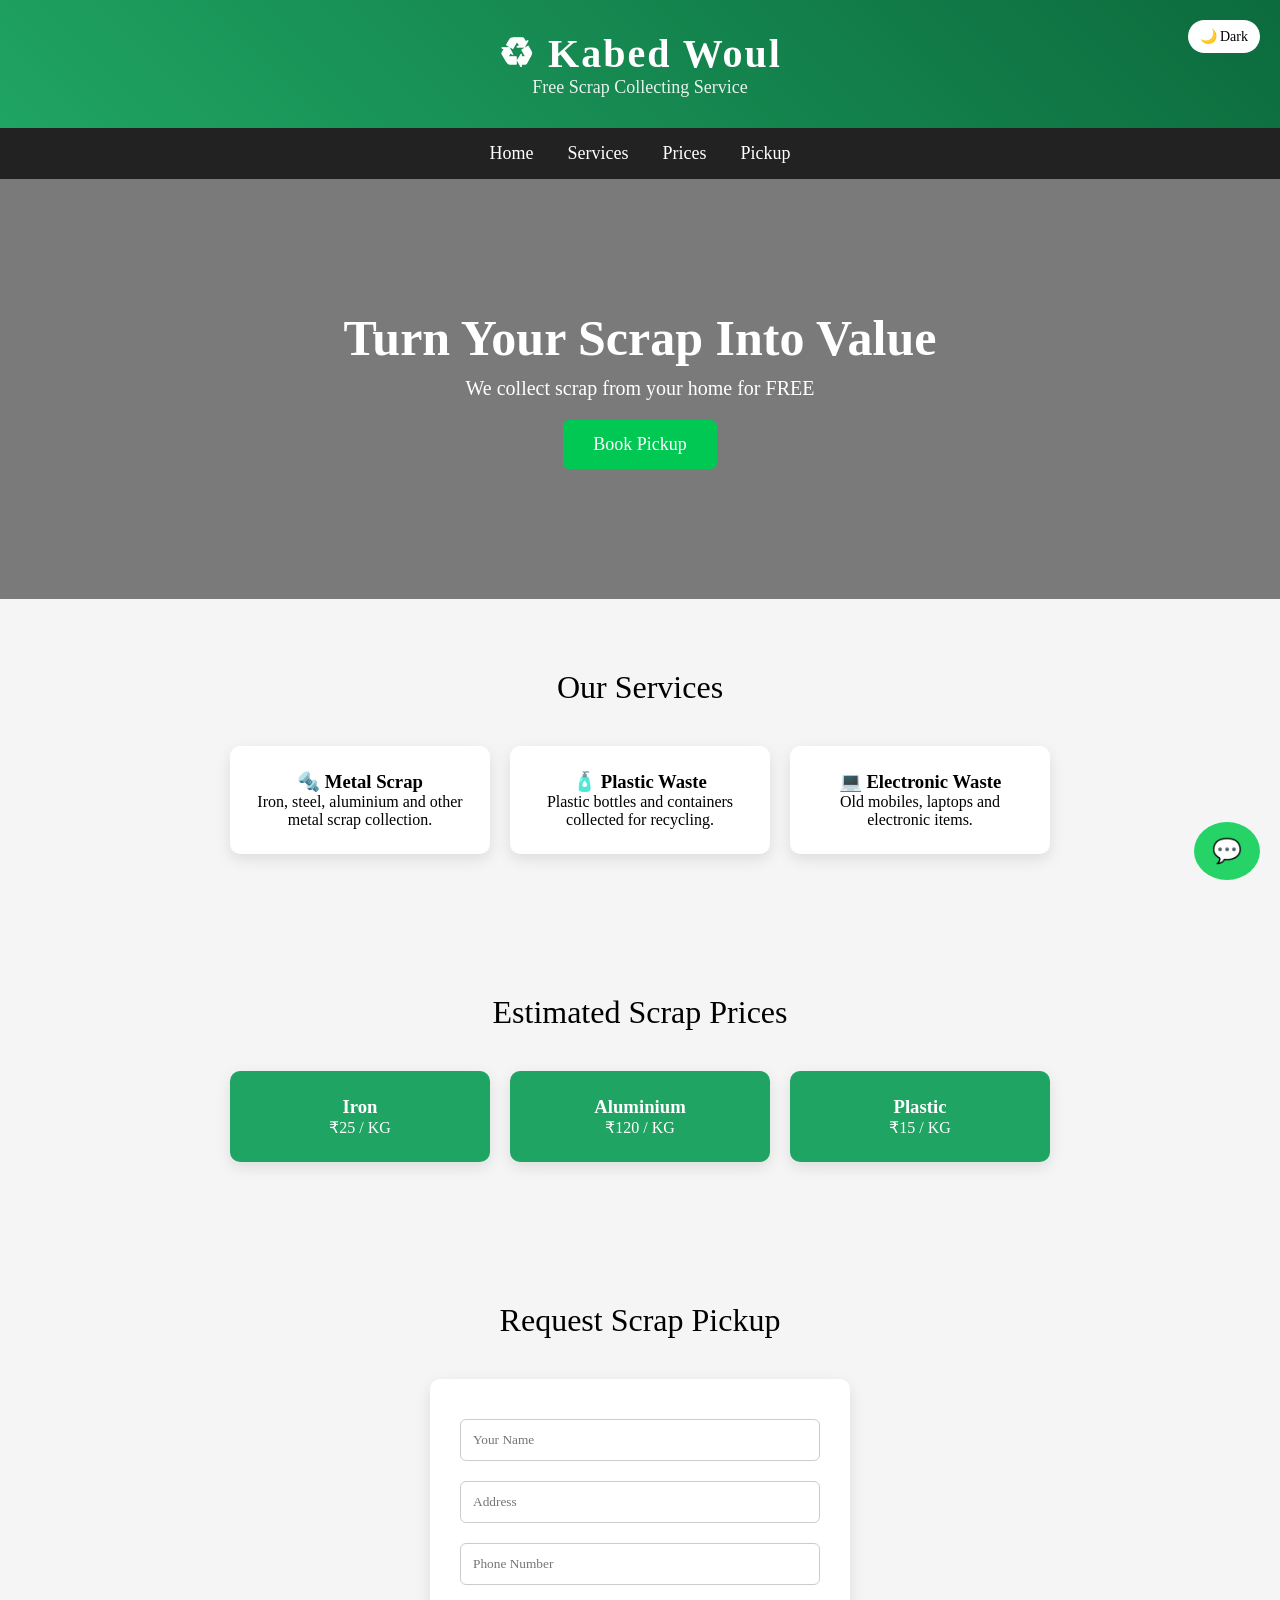
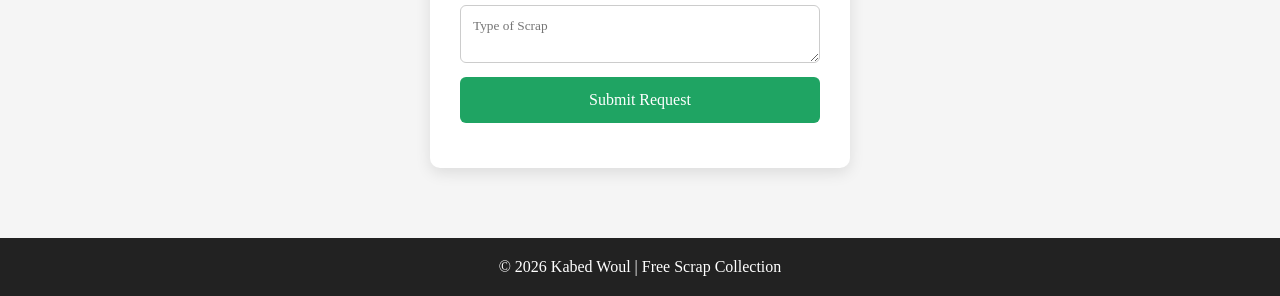
==== index.html @ 980cb418 "Add files via upload" ====
<!DOCTYPE html>
<html lang="en">
<head>
<meta charset="UTF-8">
<meta name="viewport" content="width=device-width, initial-scale=1.0">

<title>Kabed Woul - Free Scrap Collecting Service</title>

<style>

*{
margin:0;
padding:0;
box-sizing:border-box;
font-family:Segoe UI;
}

body{
background:#f5f5f5;
transition:0.4s;
}

header{
background:linear-gradient(45deg,#1fa463,#0c6b3d);
color:white;
text-align:center;
padding:30px;
}

.logo{
font-size:40px;
font-weight:bold;
letter-spacing:2px;
}

.tag{
font-size:18px;
opacity:0.9;
}

nav{
background:#222;
text-align:center;
padding:15px;
}

nav a{
color:white;
text-decoration:none;
margin:0 15px;
font-size:18px;
transition:0.3s;
}

nav a:hover{
color:#00ff99;
}

.hero{
height:420px;
background:linear-gradient(rgba(0,0,0,0.5),rgba(0,0,0,0.5)),
url("https://images.unsplash.com/photo-1532996122724-e3c354a0b15b");
background-size:cover;
color:white;
display:flex;
flex-direction:column;
justify-content:center;
align-items:center;
text-align:center;
}

.hero h1{
font-size:50px;
margin-bottom:10px;
}

.hero p{
font-size:20px;
margin-bottom:20px;
}

.hero button{
padding:14px 30px;
font-size:18px;
border:none;
border-radius:6px;
background:#00c853;
color:white;
cursor:pointer;
transition:0.3s;
}

.hero button:hover{
background:#009624;
}

section{
padding:70px 20px;
text-align:center;
}

.section-title{
font-size:32px;
margin-bottom:40px;
}

.cards{
display:flex;
flex-wrap:wrap;
justify-content:center;
gap:20px;
}

.card{
background:white;
padding:25px;
width:260px;
border-radius:10px;
box-shadow:0 5px 15px rgba(0,0,0,0.1);
transition:0.4s;
}

.card:hover{
transform:translateY(-10px);
}

.price-card{
background:#1fa463;
color:white;
}

form{
max-width:420px;
margin:auto;
background:white;
padding:30px;
border-radius:10px;
box-shadow:0 5px 15px rgba(0,0,0,0.1);
}

form input, form textarea{
width:100%;
padding:12px;
margin:10px 0;
border:1px solid #ccc;
border-radius:6px;
}

form button{
background:#1fa463;
color:white;
border:none;
padding:14px;
width:100%;
font-size:16px;
cursor:pointer;
border-radius:6px;
}

form button:hover{
background:#157a47;
}

#message{
margin-top:15px;
color:green;
font-weight:bold;
}

footer{
background:#222;
color:white;
text-align:center;
padding:20px;
}

.whatsapp{
position:fixed;
bottom:20px;
right:20px;
background:#25D366;
color:white;
padding:15px 18px;
border-radius:50%;
font-size:24px;
text-decoration:none;
}

.dark-toggle{
position:fixed;
top:20px;
right:20px;
background:white;
padding:8px 12px;
border-radius:20px;
cursor:pointer;
font-size:14px;
}

.dark{
background:#121212;
color:white;
}

.dark .card,
.dark form{
background:#1e1e1e;
color:white;
}

</style>
</head>

<body>

<div class="dark-toggle" onclick="toggleDark()">🌙 Dark</div>

<header>
<div class="logo">♻ Kabed Woul</div>
<div class="tag">Free Scrap Collecting Service</div>
</header>

<nav>
<a href="#">Home</a>
<a href="#services">Services</a>
<a href="#price">Prices</a>
<a href="#pickup">Pickup</a>
</nav>

<div class="hero">
<h1>Turn Your Scrap Into Value</h1>
<p>We collect scrap from your home for FREE</p>
<button onclick="scrollPickup()">Book Pickup</button>
</div>

<section id="services">

<div class="section-title">Our Services</div>

<div class="cards">

<div class="card">
<h3>🔩 Metal Scrap</h3>
<p>Iron, steel, aluminium and other metal scrap collection.</p>
</div>

<div class="card">
<h3>🧴 Plastic Waste</h3>
<p>Plastic bottles and containers collected for recycling.</p>
</div>

<div class="card">
<h3>💻 Electronic Waste</h3>
<p>Old mobiles, laptops and electronic items.</p>
</div>

</div>

</section>

<section id="price">

<div class="section-title">Estimated Scrap Prices</div>

<div class="cards">

<div class="card price-card">
<h3>Iron</h3>
<p>₹25 / KG</p>
</div>

<div class="card price-card">
<h3>Aluminium</h3>
<p>₹120 / KG</p>
</div>

<div class="card price-card">
<h3>Plastic</h3>
<p>₹15 / KG</p>
</div>

</div>

</section>

<section id="pickup">

<div class="section-title">Request Scrap Pickup</div>

<form id="pickupForm">

<input type="text" id="name" placeholder="Your Name" required>
<input type="text" id="address" placeholder="Address" required>
<input type="tel" id="phone" placeholder="Phone Number" required>
<textarea id="scrap" placeholder="Type of Scrap"></textarea>

<button type="submit">Submit Request</button>

<p id="message"></p>

</form>

</section>

<footer>

<p>© 2026 Kabed Woul | Free Scrap Collection</p>

</footer>

<a class="whatsapp" href="#">💬</a>

<script>

function scrollPickup(){
document.getElementById("pickup").scrollIntoView({
behavior:"smooth"
});
}
document.getElementById("pickupForm").addEventListener("submit",function(e){

e.preventDefault();

let data = {
name: document.getElementById("name").value,
address: document.getElementById("address").value,
phone: document.getElementById("phone").value,
scrap: document.getElementById("scrap").value
};

fetch("https://script.google.com/macros/s/AKfycbxkPmhX5dqD8SZpCcpXBy_BFz7gXz9yJjjaJIz1rzKB9nWiWtskST0_58ULlQlCb6EELA/exec",{
method:"POST",
body:JSON.stringify(data)
})
.then(res=>res.text())
.then(res=>{
document.getElementById("message").innerText =
"✅ Pickup request submitted! Our team will contact you soon.";
});

});

function toggleDark(){
document.body.classList.toggle("dark");
}

</script>

</body>
</html>
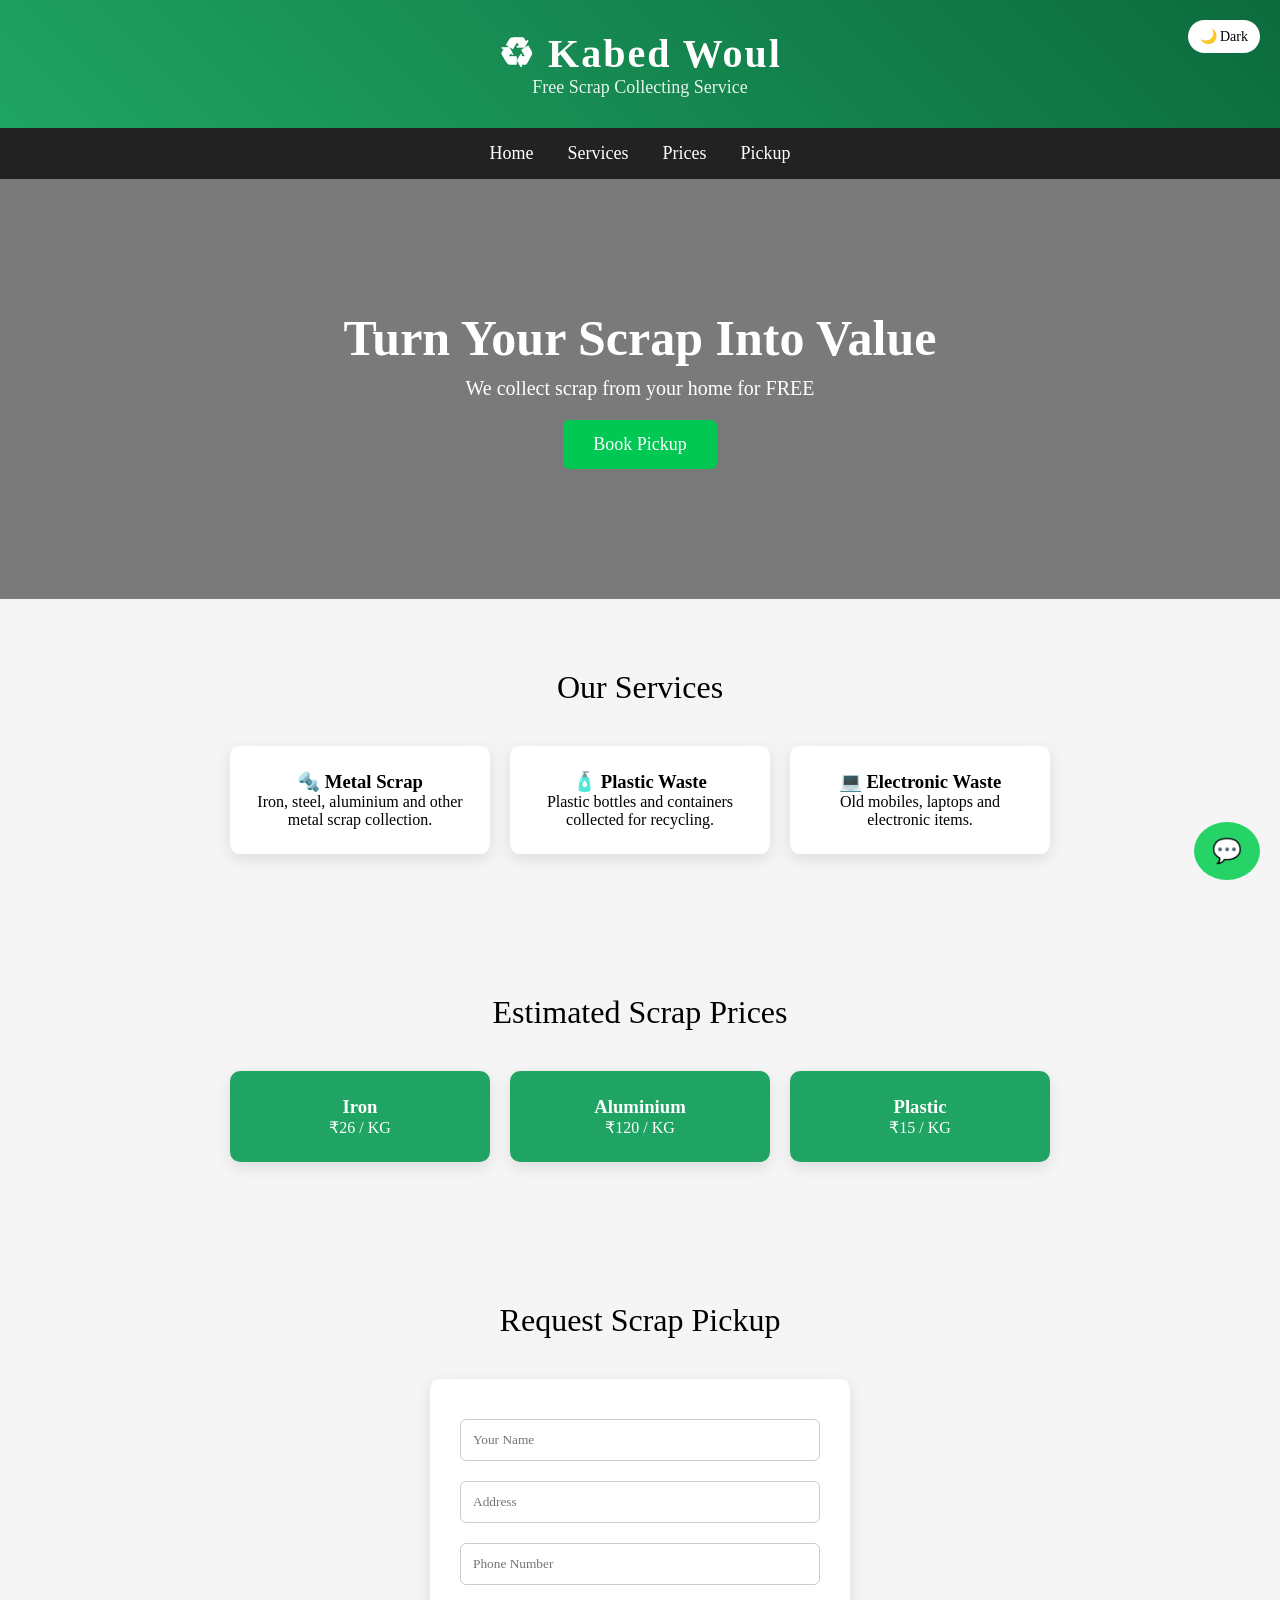
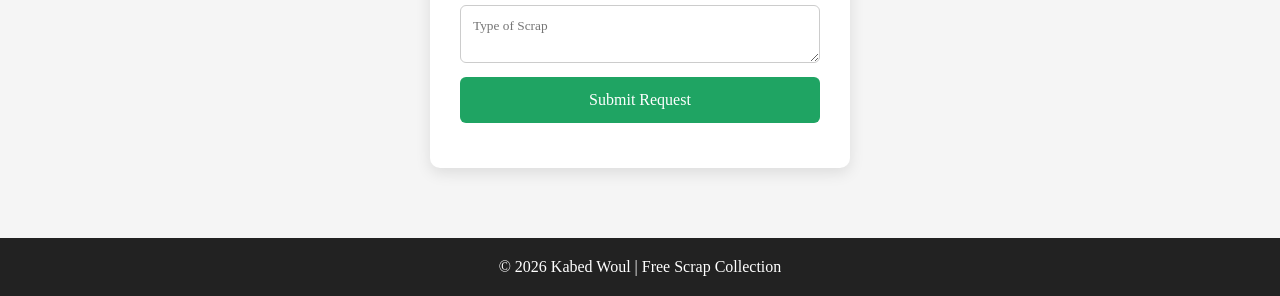
==== commit fb5b8b0f: "Update index.html" ====
--- a/index.html
+++ b/index.html
@@ -266,7 +266,7 @@
 
 <div class="card price-card">
 <h3>Iron</h3>
-<p>₹25 / KG</p>
+<p>₹26 / KG</p>
 </div>
 
 <div class="card price-card">
@@ -347,4 +347,4 @@
 </script>
 
 </body>
-</html>+</html>
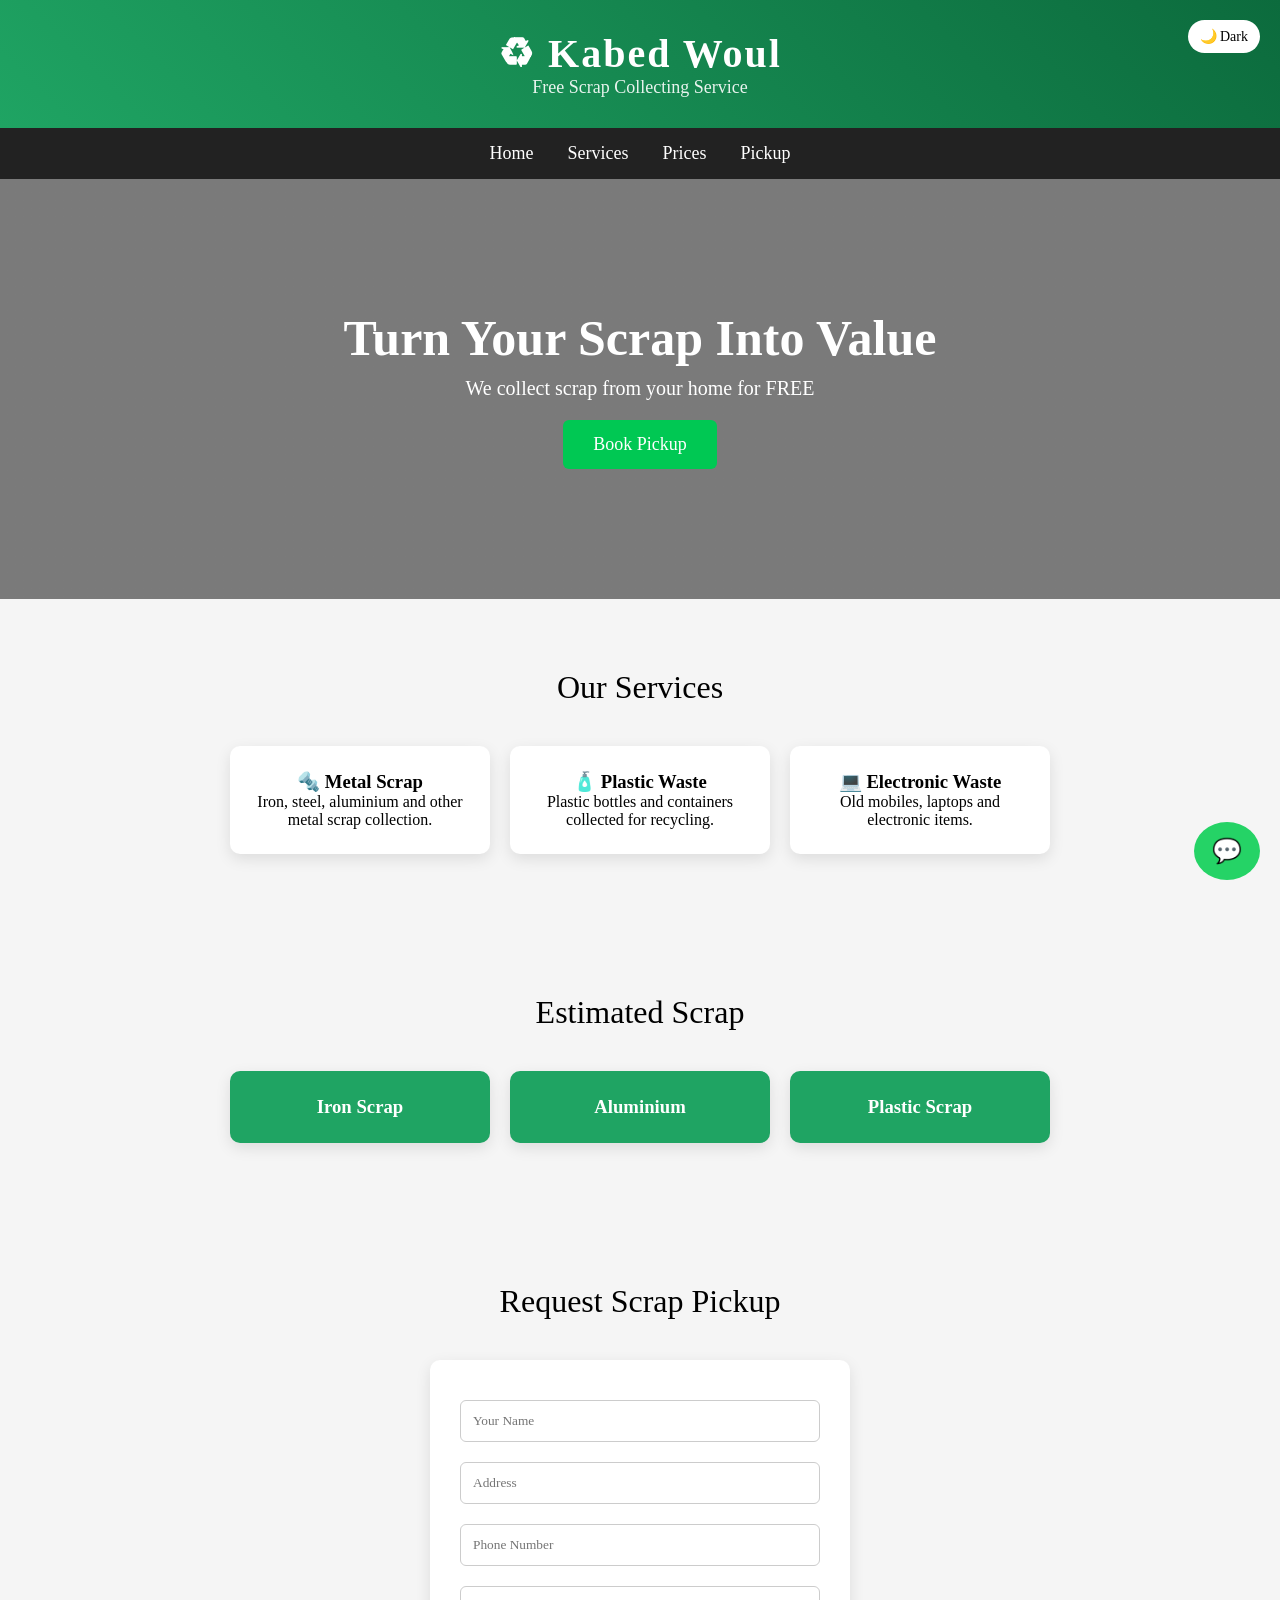
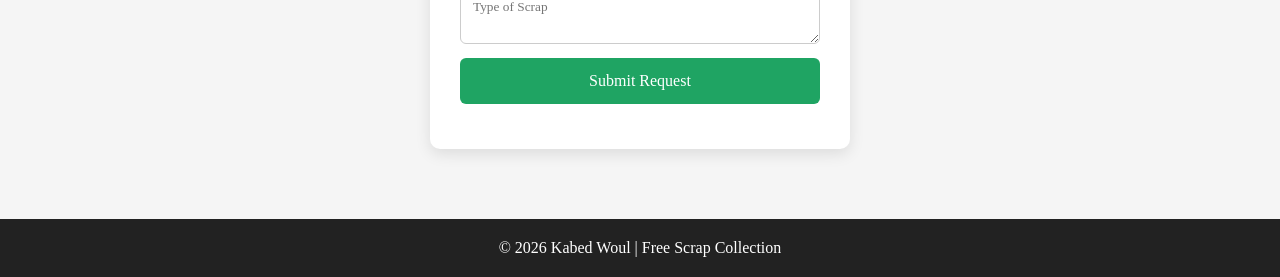
==== commit d7390213: "Update index.html" ====
--- a/index.html
+++ b/index.html
@@ -260,23 +260,23 @@
 
 <section id="price">
 
-<div class="section-title">Estimated Scrap Prices</div>
+<div class="section-title">Estimated Scrap </div>
 
 <div class="cards">
 
 <div class="card price-card">
-<h3>Iron</h3>
-<p>₹26 / KG</p>
+<h3>Iron Scrap</h3>
+
 </div>
 
 <div class="card price-card">
 <h3>Aluminium</h3>
-<p>₹120 / KG</p>
+
 </div>
 
 <div class="card price-card">
-<h3>Plastic</h3>
-<p>₹15 / KG</p>
+<h3>Plastic Scrap</h3>
+
 </div>
 
 </div>
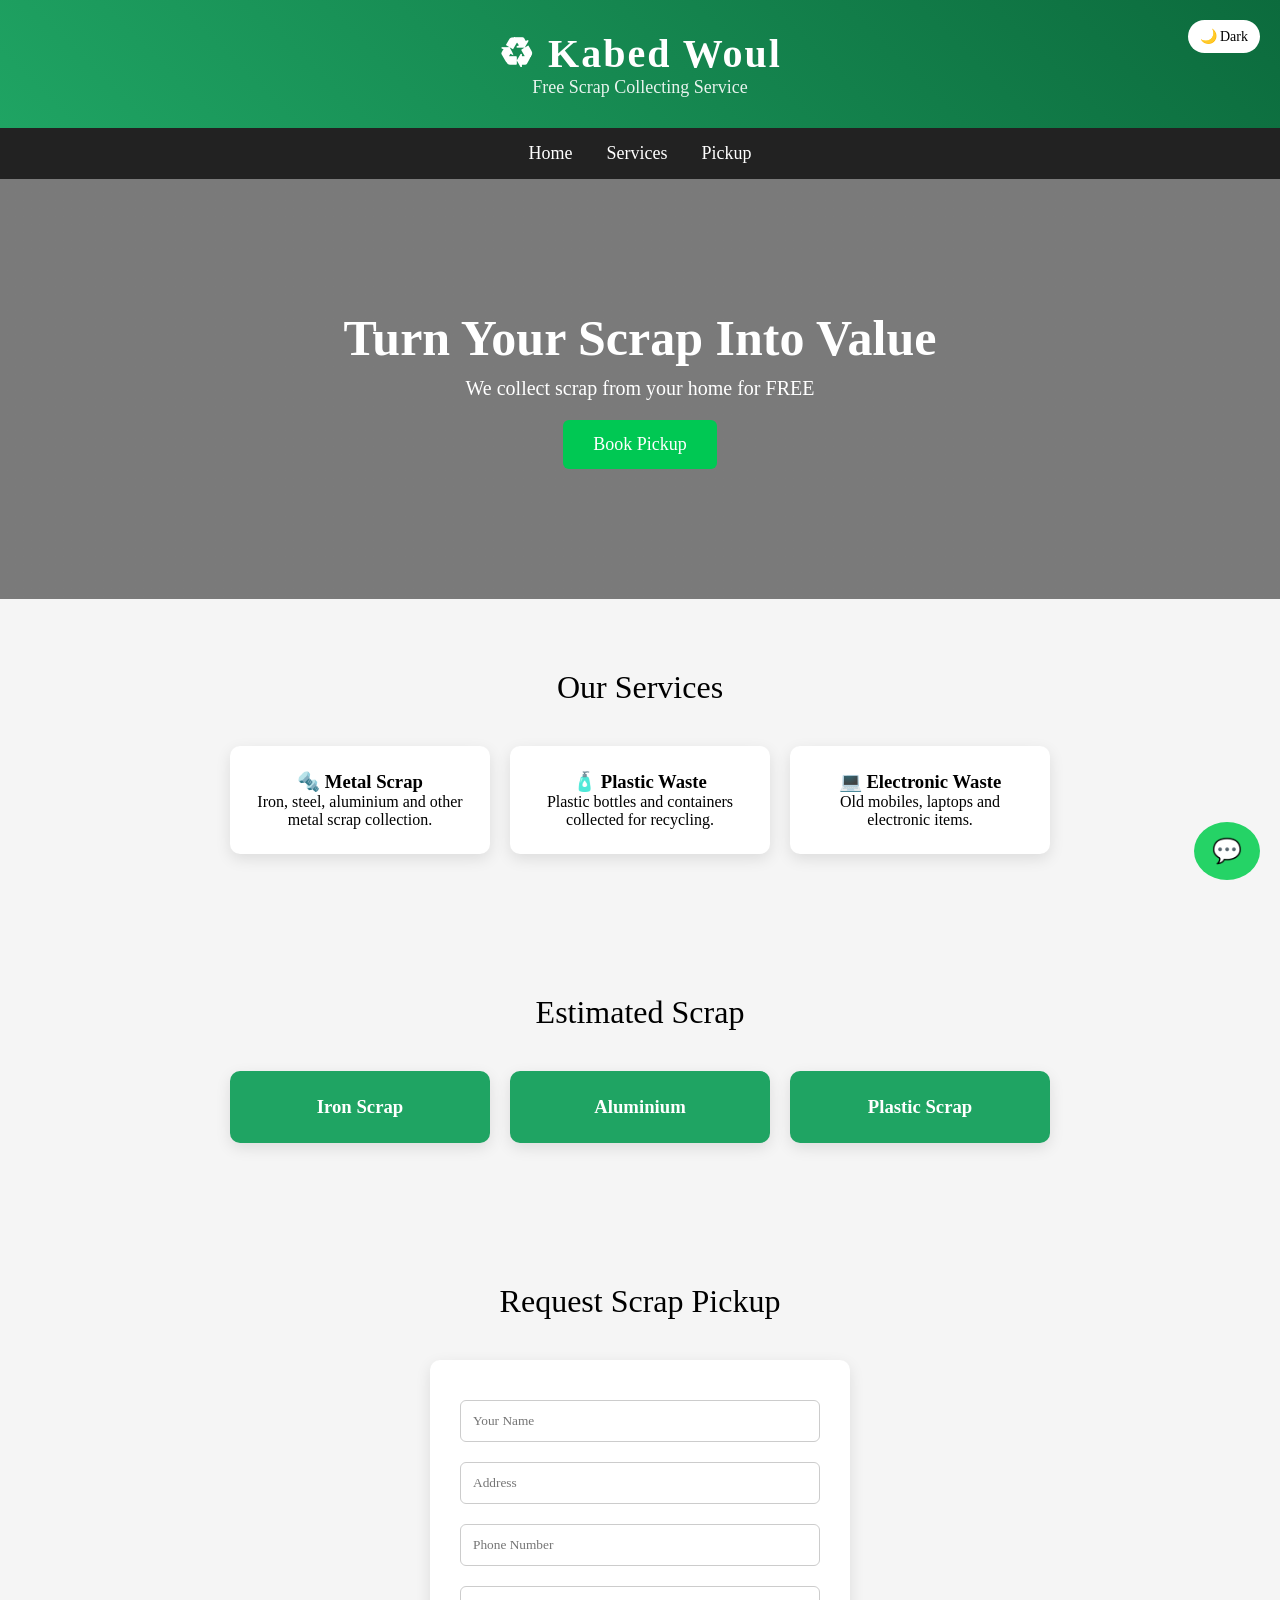
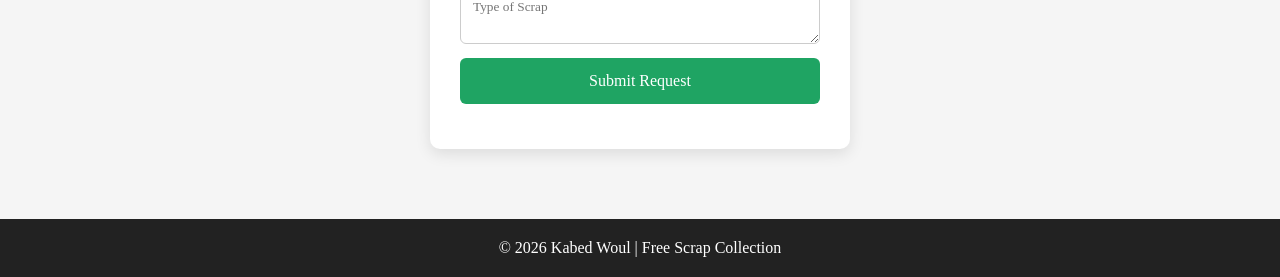
==== commit 7f7d0171: "Update index.html" ====
--- a/index.html
+++ b/index.html
@@ -223,7 +223,6 @@
 <nav>
 <a href="#">Home</a>
 <a href="#services">Services</a>
-<a href="#price">Prices</a>
 <a href="#pickup">Pickup</a>
 </nav>
 
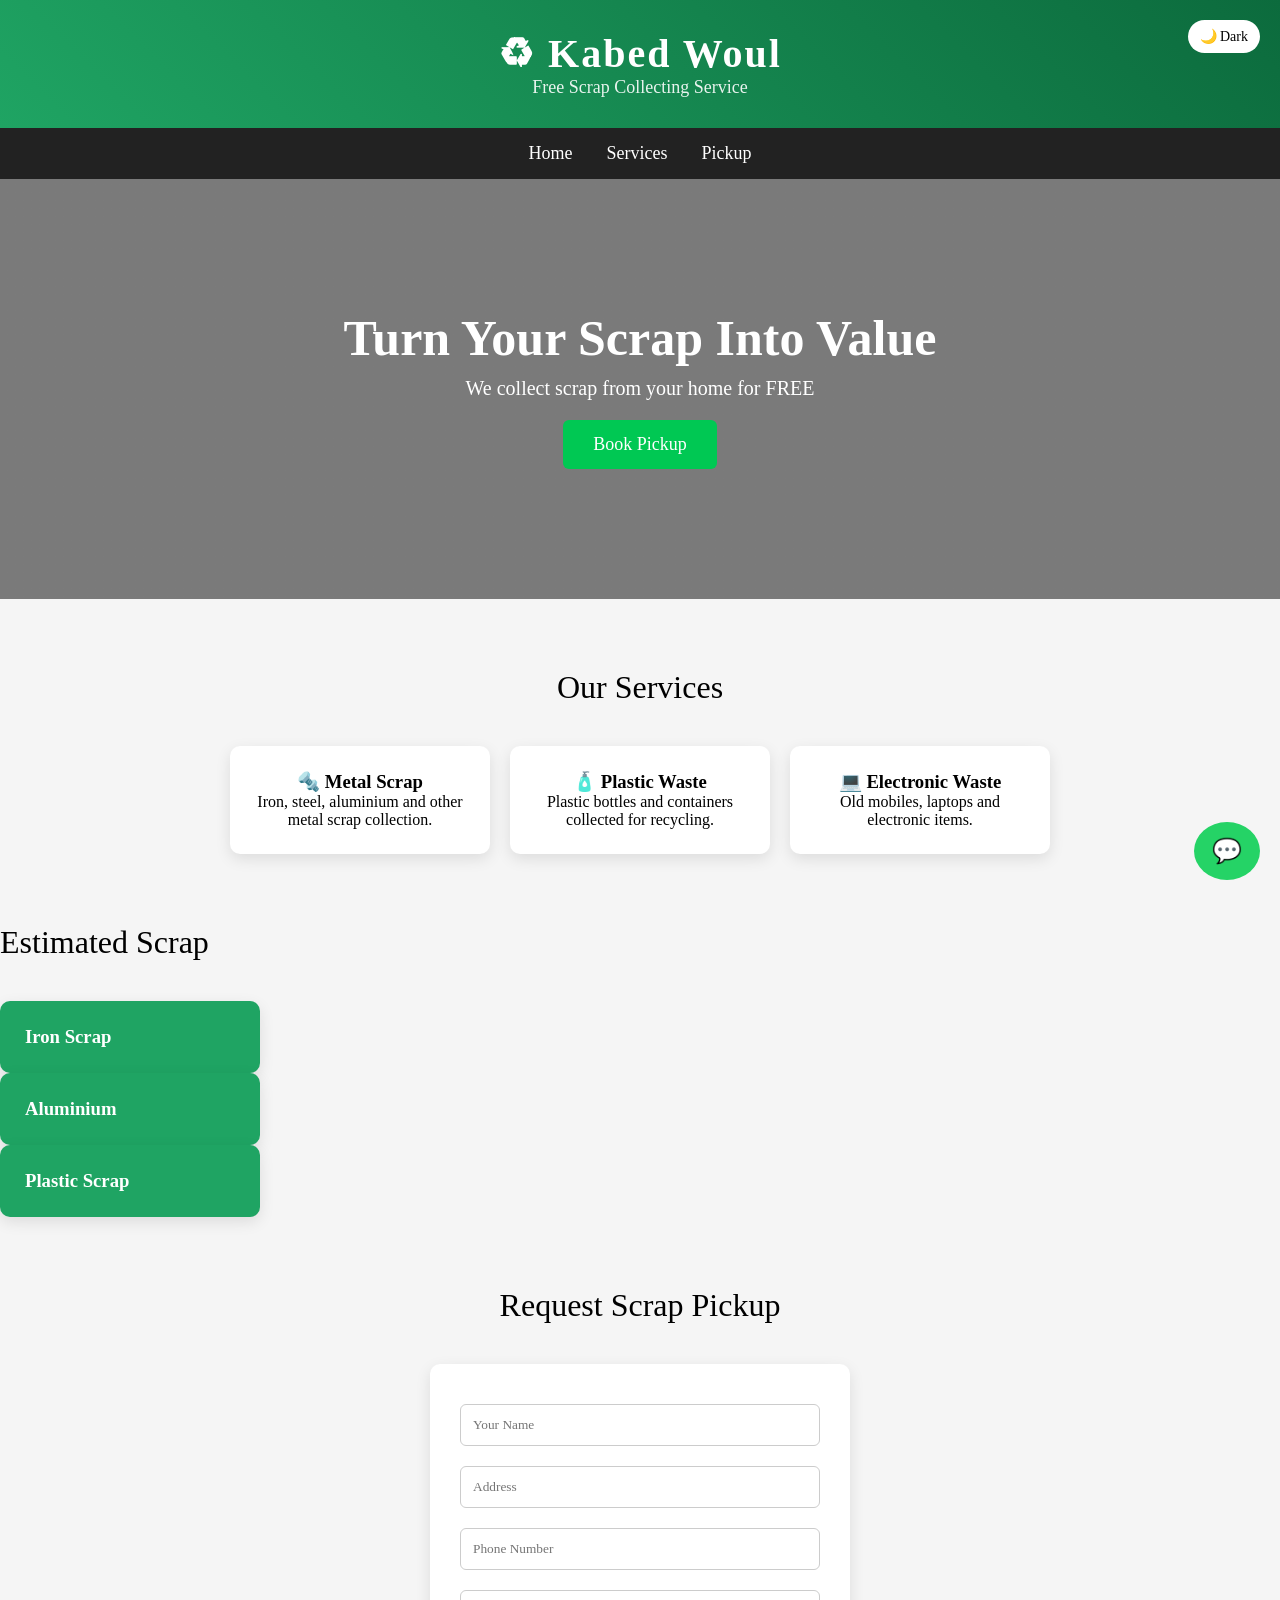
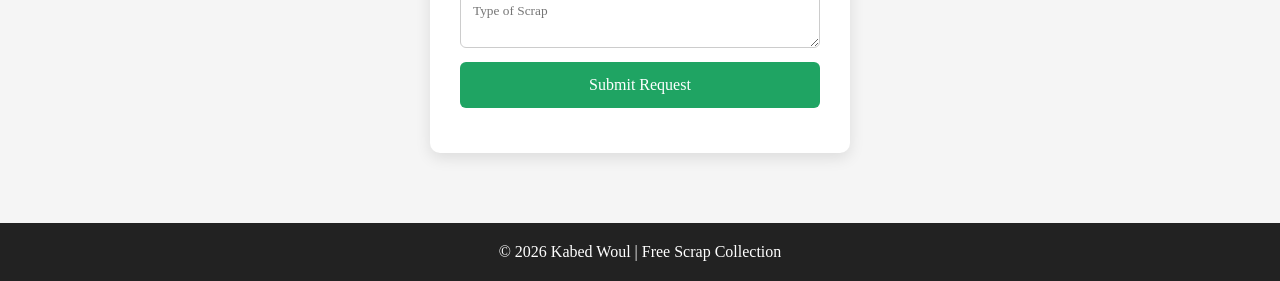
==== commit 43083c20: "Update index.html" ====
--- a/index.html
+++ b/index.html
@@ -257,11 +257,9 @@
 
 </section>
 
-<section id="price">
 
 <div class="section-title">Estimated Scrap </div>
 
-<div class="cards">
 
 <div class="card price-card">
 <h3>Iron Scrap</h3>
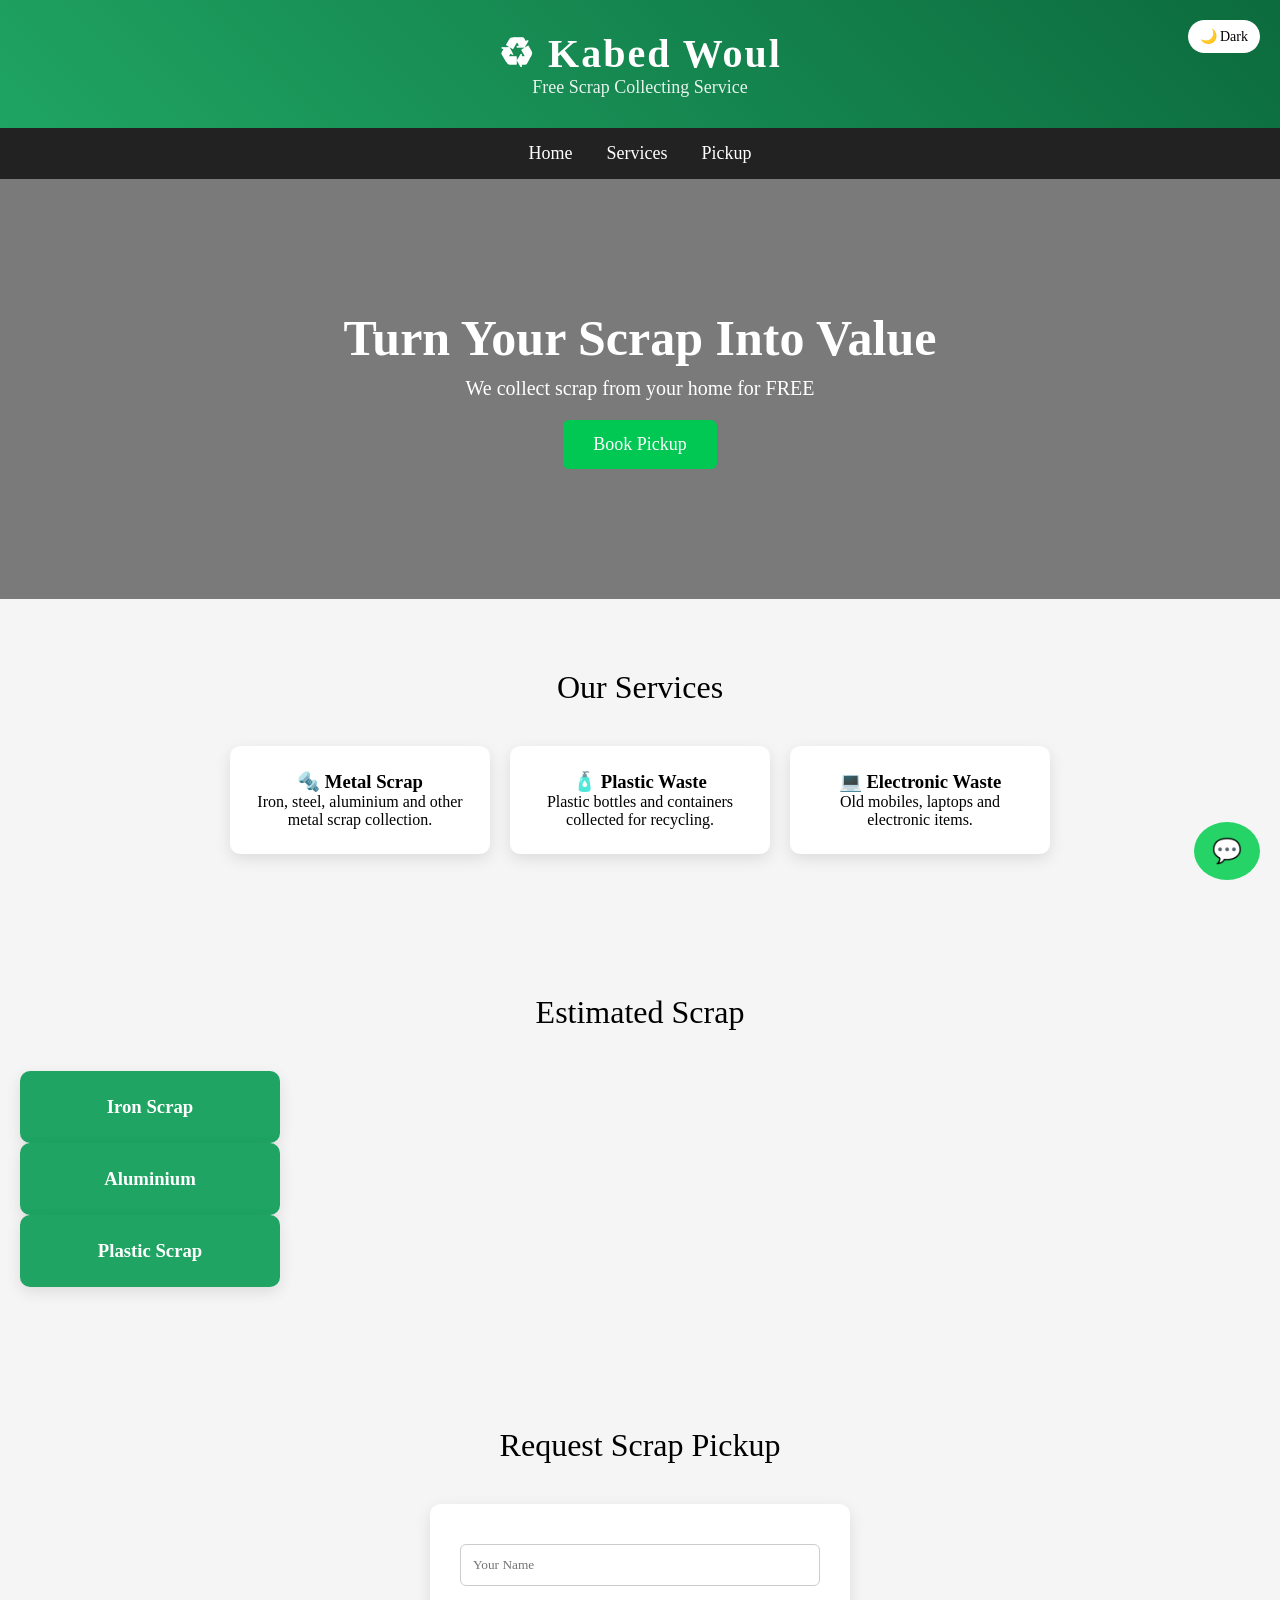
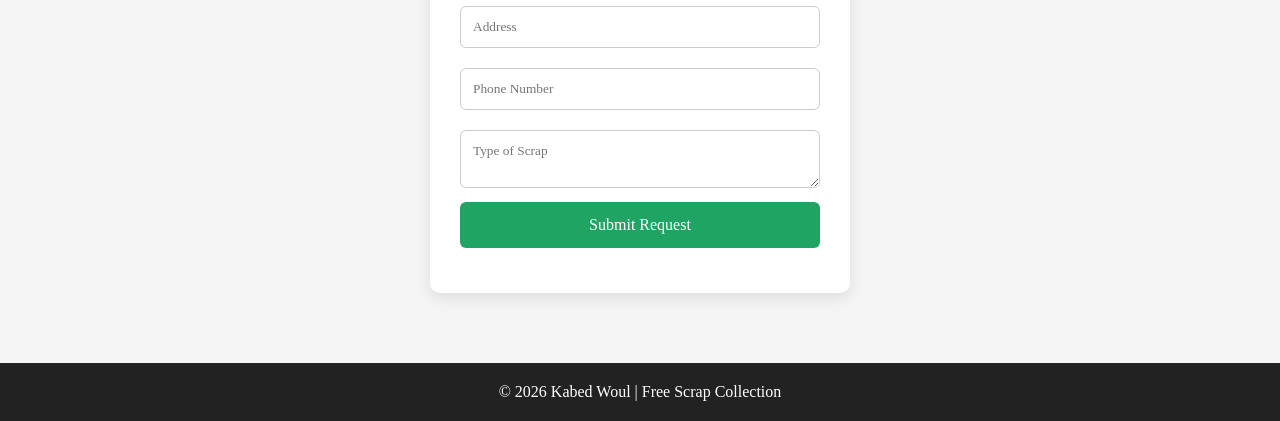
==== commit 4194fd4a: "Update index.html" ====
--- a/index.html
+++ b/index.html
@@ -257,7 +257,7 @@
 
 </section>
 
-
+<section>
 <div class="section-title">Estimated Scrap </div>
 
 
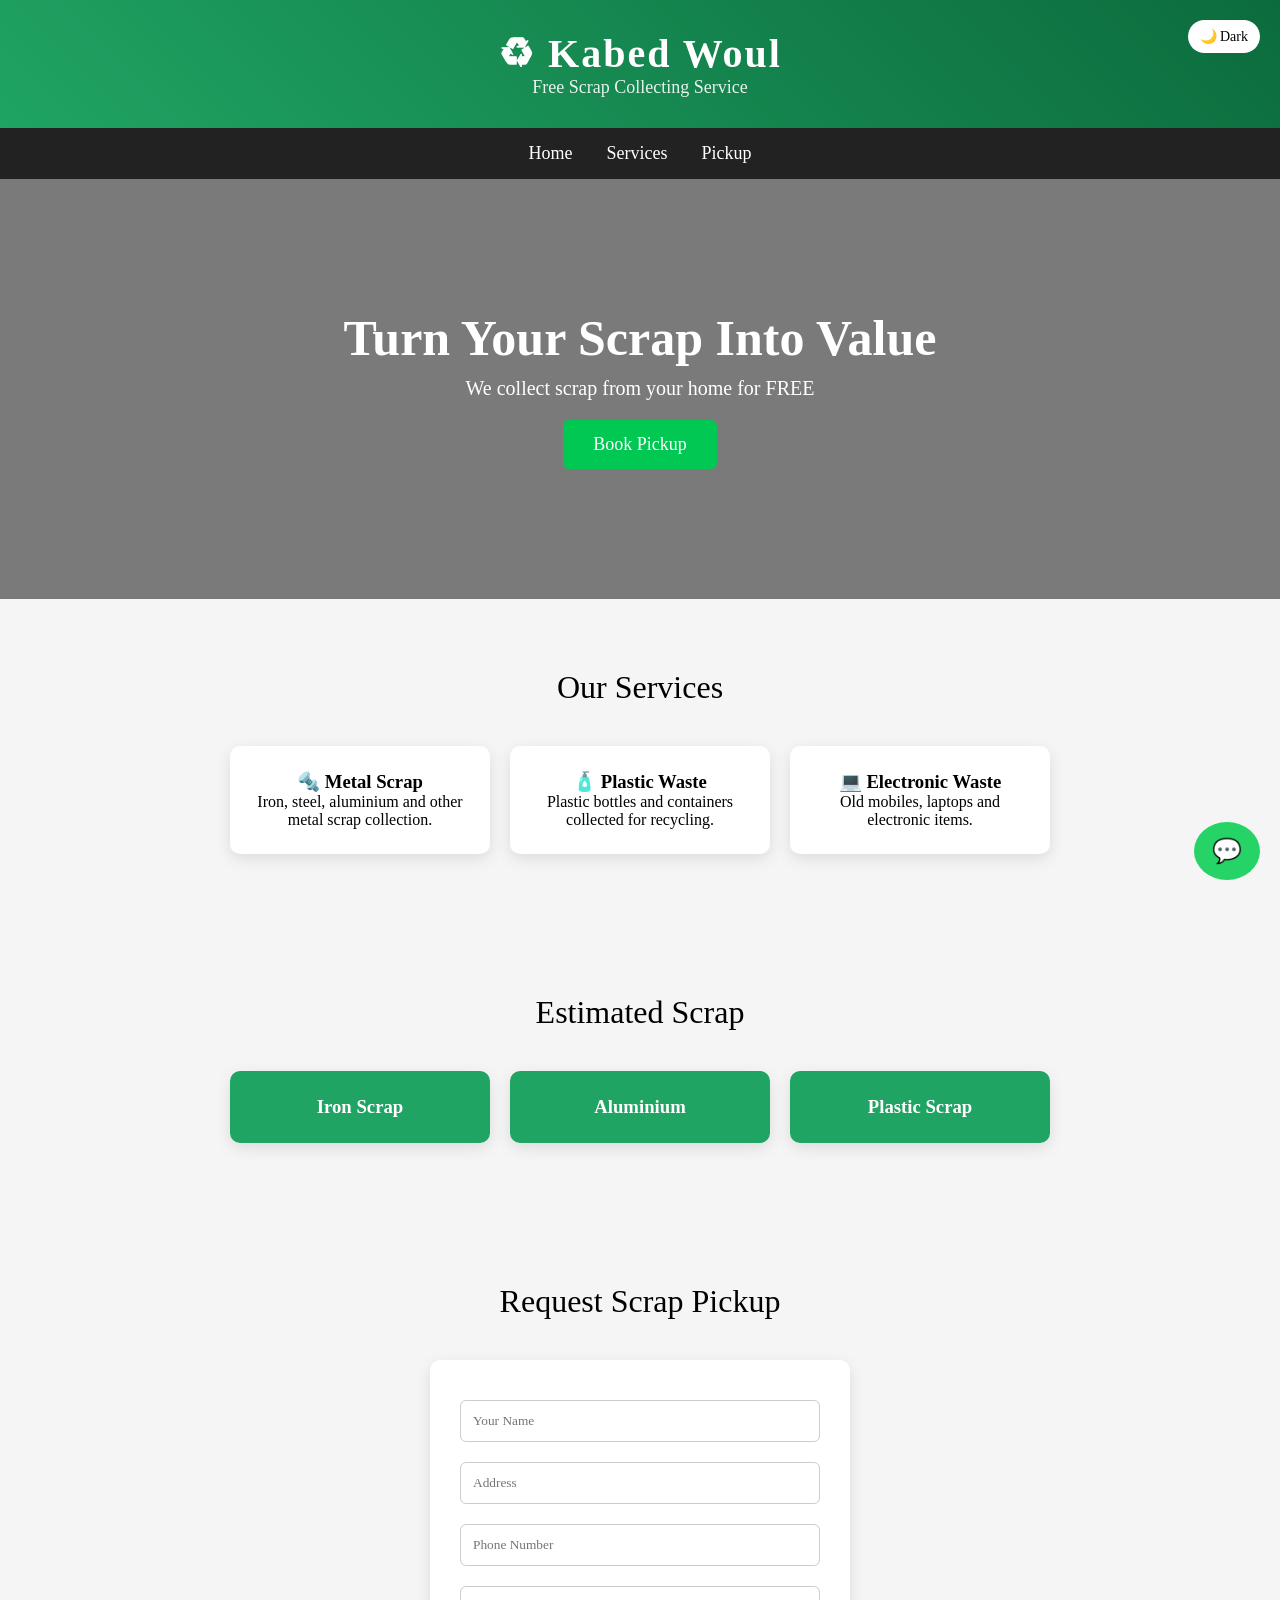
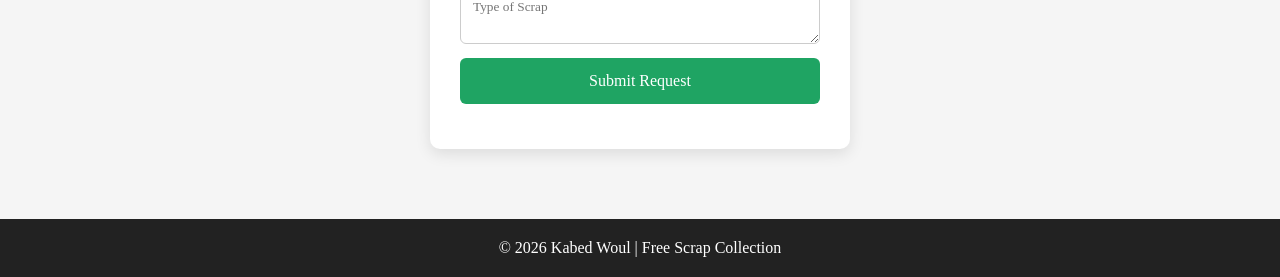
==== commit d51c08fe: "Update index.html" ====
--- a/index.html
+++ b/index.html
@@ -258,22 +258,21 @@
 </section>
 
 <section>
-<div class="section-title">Estimated Scrap </div>
-
+
+<div class="section-title">Estimated Scrap</div>
+
+<div class="cards">
 
 <div class="card price-card">
 <h3>Iron Scrap</h3>
-
 </div>
 
 <div class="card price-card">
 <h3>Aluminium</h3>
-
 </div>
 
 <div class="card price-card">
 <h3>Plastic Scrap</h3>
-
 </div>
 
 </div>
@@ -300,9 +299,7 @@
 </section>
 
 <footer>
-
 <p>© 2026 Kabed Woul | Free Scrap Collection</p>
-
 </footer>
 
 <a class="whatsapp" href="#">💬</a>
@@ -314,6 +311,7 @@
 behavior:"smooth"
 });
 }
+
 document.getElementById("pickupForm").addEventListener("submit",function(e){
 
 e.preventDefault();
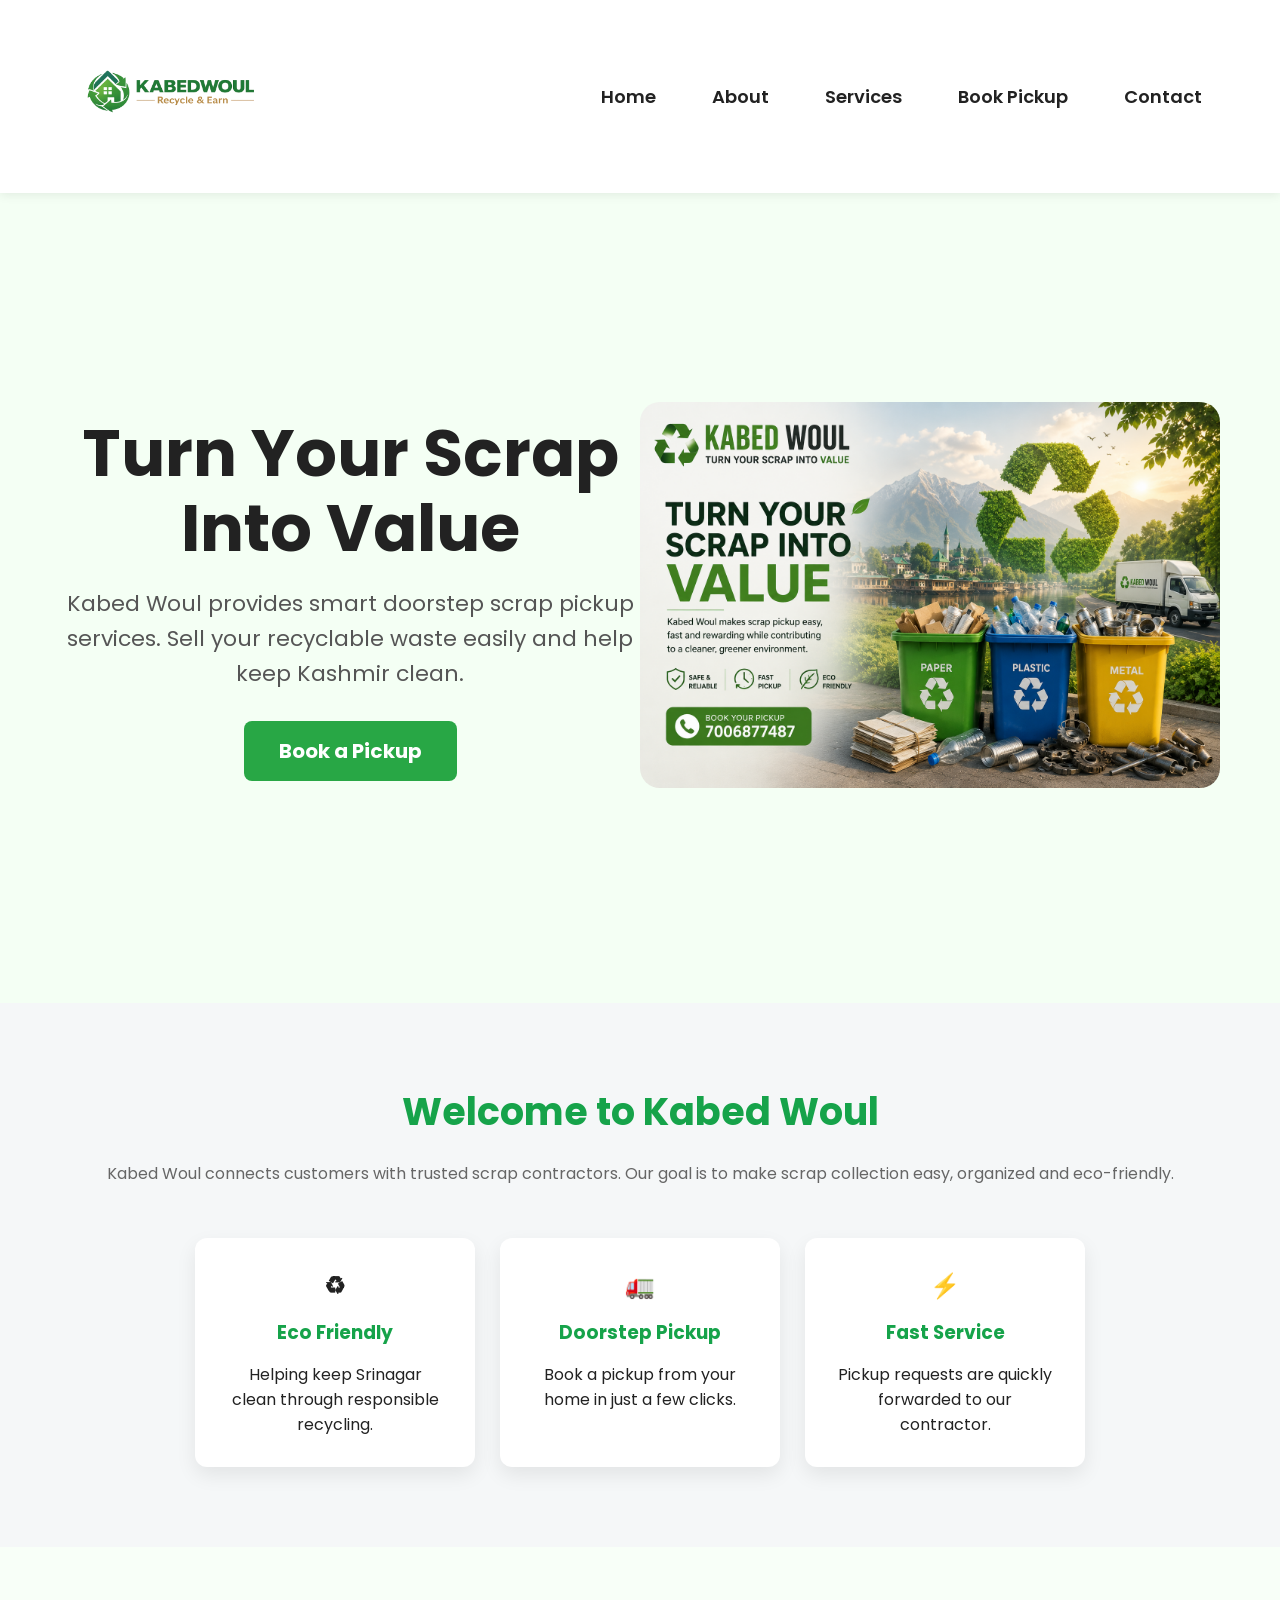
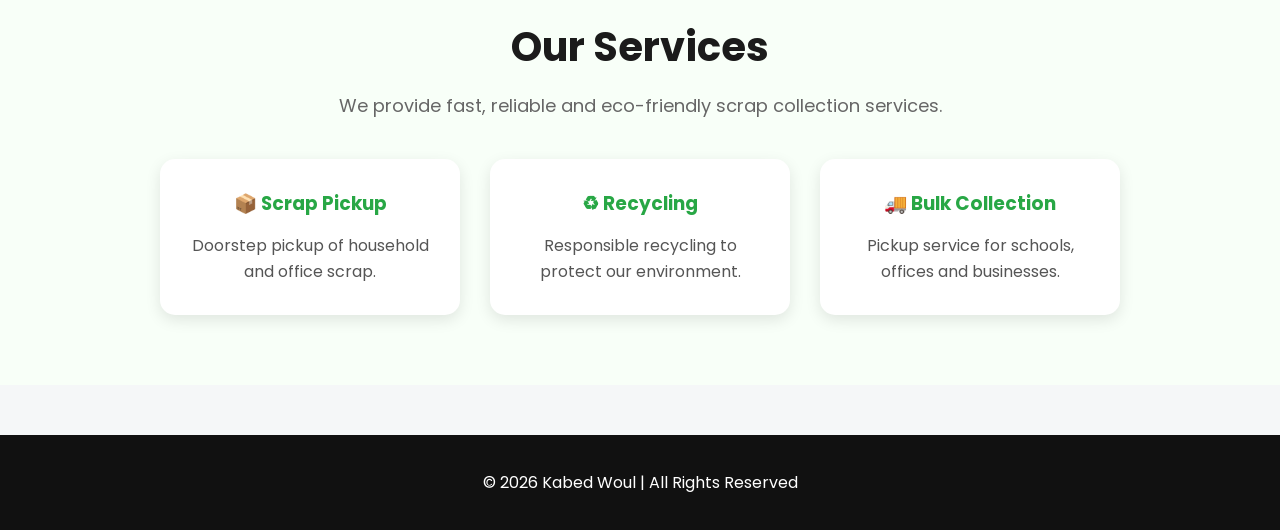
==== commit 27ed7138: "Add files via upload" ====
--- a/index.html
+++ b/index.html
@@ -1,345 +1,196 @@
 <!DOCTYPE html>
 <html lang="en">
+
 <head>
+
 <meta charset="UTF-8">
+
 <meta name="viewport" content="width=device-width, initial-scale=1.0">
 
-<title>Kabed Woul - Free Scrap Collecting Service</title>
+<title>Kabed Woul | Home</title>
 
-<style>
+<link rel="stylesheet" href="style.css">
 
-*{
-margin:0;
-padding:0;
-box-sizing:border-box;
-font-family:Segoe UI;
-}
+<link rel="preconnect" href="https://fonts.googleapis.com">
 
-body{
-background:#f5f5f5;
-transition:0.4s;
-}
+<link rel="preconnect" href="https://fonts.gstatic.com" crossorigin>
 
-header{
-background:linear-gradient(45deg,#1fa463,#0c6b3d);
-color:white;
-text-align:center;
-padding:30px;
-}
+<link href="https://fonts.googleapis.com/css2?family=Poppins:wght@300;400;500;600;700&display=swap" rel="stylesheet">
 
-.logo{
-font-size:40px;
-font-weight:bold;
-letter-spacing:2px;
-}
-
-.tag{
-font-size:18px;
-opacity:0.9;
-}
-
-nav{
-background:#222;
-text-align:center;
-padding:15px;
-}
-
-nav a{
-color:white;
-text-decoration:none;
-margin:0 15px;
-font-size:18px;
-transition:0.3s;
-}
-
-nav a:hover{
-color:#00ff99;
-}
-
-.hero{
-height:420px;
-background:linear-gradient(rgba(0,0,0,0.5),rgba(0,0,0,0.5)),
-url("https://images.unsplash.com/photo-1532996122724-e3c354a0b15b");
-background-size:cover;
-color:white;
-display:flex;
-flex-direction:column;
-justify-content:center;
-align-items:center;
-text-align:center;
-}
-
-.hero h1{
-font-size:50px;
-margin-bottom:10px;
-}
-
-.hero p{
-font-size:20px;
-margin-bottom:20px;
-}
-
-.hero button{
-padding:14px 30px;
-font-size:18px;
-border:none;
-border-radius:6px;
-background:#00c853;
-color:white;
-cursor:pointer;
-transition:0.3s;
-}
-
-.hero button:hover{
-background:#009624;
-}
-
-section{
-padding:70px 20px;
-text-align:center;
-}
-
-.section-title{
-font-size:32px;
-margin-bottom:40px;
-}
-
-.cards{
-display:flex;
-flex-wrap:wrap;
-justify-content:center;
-gap:20px;
-}
-
-.card{
-background:white;
-padding:25px;
-width:260px;
-border-radius:10px;
-box-shadow:0 5px 15px rgba(0,0,0,0.1);
-transition:0.4s;
-}
-
-.card:hover{
-transform:translateY(-10px);
-}
-
-.price-card{
-background:#1fa463;
-color:white;
-}
-
-form{
-max-width:420px;
-margin:auto;
-background:white;
-padding:30px;
-border-radius:10px;
-box-shadow:0 5px 15px rgba(0,0,0,0.1);
-}
-
-form input, form textarea{
-width:100%;
-padding:12px;
-margin:10px 0;
-border:1px solid #ccc;
-border-radius:6px;
-}
-
-form button{
-background:#1fa463;
-color:white;
-border:none;
-padding:14px;
-width:100%;
-font-size:16px;
-cursor:pointer;
-border-radius:6px;
-}
-
-form button:hover{
-background:#157a47;
-}
-
-#message{
-margin-top:15px;
-color:green;
-font-weight:bold;
-}
-
-footer{
-background:#222;
-color:white;
-text-align:center;
-padding:20px;
-}
-
-.whatsapp{
-position:fixed;
-bottom:20px;
-right:20px;
-background:#25D366;
-color:white;
-padding:15px 18px;
-border-radius:50%;
-font-size:24px;
-text-decoration:none;
-}
-
-.dark-toggle{
-position:fixed;
-top:20px;
-right:20px;
-background:white;
-padding:8px 12px;
-border-radius:20px;
-cursor:pointer;
-font-size:14px;
-}
-
-.dark{
-background:#121212;
-color:white;
-}
-
-.dark .card,
-.dark form{
-background:#1e1e1e;
-color:white;
-}
-
-</style>
 </head>
 
 <body>
 
-<div class="dark-toggle" onclick="toggleDark()">🌙 Dark</div>
+<!-- HEADER START -->
 
 <header>
-<div class="logo">♻ Kabed Woul</div>
-<div class="tag">Free Scrap Collecting Service</div>
+
+<div class="logo">
+    <img src="logo.png.png" alt="Kabed Woul Logo">
+</div>
+
+<nav>
+
+<a href="index.html">Home</a>
+
+<a href="about.html">About</a>
+
+<a href="services.html">Services</a>
+
+<a href="pickup.html">Book Pickup</a>
+
+<a href="contact.html">Contact</a>
+
+</nav>
+
+
 </header>
 
-<nav>
-<a href="#">Home</a>
-<a href="#services">Services</a>
-<a href="#pickup">Pickup</a>
-</nav>
+<!-- HEADER END -->
 
-<div class="hero">
-<h1>Turn Your Scrap Into Value</h1>
-<p>We collect scrap from your home for FREE</p>
-<button onclick="scrollPickup()">Book Pickup</button>
-</div>
 
-<section id="services">
 
-<div class="section-title">Our Services</div>
+
+<!-- HERO SECTION START -->
+
+<!-- HERO SECTION START -->
+
+<section class="hero">
+
+    <div class="hero-text">
+        <h1>Turn Your Scrap Into Value</h1>
+
+        <p>
+            Kabed Woul provides smart doorstep scrap pickup services.
+            Sell your recyclable waste easily and help keep Kashmir clean.
+        </p>
+
+        <a href="#" class="btn">Book a Pickup</a>
+    </div>
+
+    <div class="hero-image">
+        <img src="hero.png.png" alt="Kabed Woul Hero">
+    </div>
+
+</section>
+
+<!-- HERO SECTION END -->
+
+</section>
+
+<!-- HERO SECTION END -->
+
+
+
+<!-- ABOUT PREVIEW -->
+
+<section class="container">
+
+<h2 class="title">
+
+Welcome to Kabed Woul
+
+</h2>
+
+<p class="subtitle">
+
+Kabed Woul connects customers with trusted scrap contractors.
+
+Our goal is to make scrap collection easy, organized and eco-friendly.
+
+</p>
 
 <div class="cards">
 
 <div class="card">
-<h3>🔩 Metal Scrap</h3>
-<p>Iron, steel, aluminium and other metal scrap collection.</p>
+
+<h1>♻</h1>
+
+<h3>Eco Friendly</h3>
+
+<p>
+
+Helping keep Srinagar clean through responsible recycling.
+
+</p>
+
 </div>
 
+
+
 <div class="card">
-<h3>🧴 Plastic Waste</h3>
-<p>Plastic bottles and containers collected for recycling.</p>
+
+<h1>🚛</h1>
+
+<h3>Doorstep Pickup</h3>
+
+<p>
+
+Book a pickup from your home in just a few clicks.
+
+</p>
+
 </div>
 
+
+
 <div class="card">
-<h3>💻 Electronic Waste</h3>
-<p>Old mobiles, laptops and electronic items.</p>
+
+<h1>⚡</h1>
+
+<h3>Fast Service</h3>
+
+<p>
+
+Pickup requests are quickly forwarded to our contractor.
+
+</p>
+
 </div>
 
 </div>
 
 </section>
+<section class="services">
 
-<section>
+    <h2>Our Services</h2>
 
-<div class="section-title">Estimated Scrap</div>
+    <p class="service-text">
+        We provide fast, reliable and eco-friendly scrap collection services.
+    </p>
 
-<div class="cards">
+    <div class="service-box">
 
-<div class="card price-card">
-<h3>Iron Scrap</h3>
-</div>
+        <div class="service-card">
+            <h3>📦 Scrap Pickup</h3>
+            <p>Doorstep pickup of household and office scrap.</p>
+        </div>
 
-<div class="card price-card">
-<h3>Aluminium</h3>
-</div>
+        <div class="service-card">
+            <h3>♻ Recycling</h3>
+            <p>Responsible recycling to protect our environment.</p>
+        </div>
 
-<div class="card price-card">
-<h3>Plastic Scrap</h3>
-</div>
+        <div class="service-card">
+            <h3>🚚 Bulk Collection</h3>
+            <p>Pickup service for schools, offices and businesses.</p>
+        </div>
 
-</div>
+    </div>
 
 </section>
+<footer>
 
-<section id="pickup">
+<p>
 
-<div class="section-title">Request Scrap Pickup</div>
+© 2026 Kabed Woul | All Rights Reserved
 
-<form id="pickupForm">
+</p>
 
-<input type="text" id="name" placeholder="Your Name" required>
-<input type="text" id="address" placeholder="Address" required>
-<input type="tel" id="phone" placeholder="Phone Number" required>
-<textarea id="scrap" placeholder="Type of Scrap"></textarea>
-
-<button type="submit">Submit Request</button>
-
-<p id="message"></p>
-
-</form>
-
-</section>
-
-<footer>
-<p>© 2026 Kabed Woul | Free Scrap Collection</p>
 </footer>
 
-<a class="whatsapp" href="#">💬</a>
-
-<script>
-
-function scrollPickup(){
-document.getElementById("pickup").scrollIntoView({
-behavior:"smooth"
-});
-}
-
-document.getElementById("pickupForm").addEventListener("submit",function(e){
-
-e.preventDefault();
-
-let data = {
-name: document.getElementById("name").value,
-address: document.getElementById("address").value,
-phone: document.getElementById("phone").value,
-scrap: document.getElementById("scrap").value
-};
-
-fetch("https://script.google.com/macros/s/AKfycbxkPmhX5dqD8SZpCcpXBy_BFz7gXz9yJjjaJIz1rzKB9nWiWtskST0_58ULlQlCb6EELA/exec",{
-method:"POST",
-body:JSON.stringify(data)
-})
-.then(res=>res.text())
-.then(res=>{
-document.getElementById("message").innerText =
-"✅ Pickup request submitted! Our team will contact you soon.";
-});
-
-});
-
-function toggleDark(){
-document.body.classList.toggle("dark");
-}
-
-</script>
+<script src="script.js"></script>
 
 </body>
-</html>
+
+</html>
--- a/style.css
+++ b/style.css
@@ -0,0 +1,667 @@
+/* RESET */
+
+*{
+margin:0;
+padding:0;
+box-sizing:border-box;
+font-family:'Poppins',sans-serif;
+scroll-behavior:smooth;
+}
+
+body{
+background:#f5f7f8;
+color:#222;
+}
+
+/* HEADER */
+
+header{
+background:#ffffff;
+display:flex;
+justify-content:space-between;
+align-items:center;
+padding:15px 4%;
+box-shadow:0 4px 15px rgba(0,0,0,.08);
+position:sticky;
+top:0;
+z-index:1000;
+}
+
+.logo{
+display:flex;
+align-items:center;
+}
+
+.logo img{
+    width:280px;
+    height:auto; 
+}
+   /* display:block;
+  /*  object-fit:contain;
+
+
+
+/* NAVIGATION */
+
+nav{
+display:flex;
+gap:20px;
+}
+
+nav a{
+text-decoration:none;
+font-size: 18px;
+font-weight:500;
+white-space: nowrap;
+color:#222;
+transition:.3s;
+}
+
+nav a:hover{
+color:#16a34a;
+}
+
+/* HERO */
+
+.hero{
+height:90vh;
+display:flex;
+justify-content:center;
+align-items:center;
+text-align:center;
+padding:20px;
+background:linear-gradient(rgba(0,0,0,.55),rgba(0,0,0,.55)),
+url("https://images.unsplash.com/photo-1532996122724-e3c354a0b15b");
+background-size:cover;
+background-position:center;
+color:white;
+}
+
+.hero h1{
+font-size:58px;
+margin-bottom:20px;
+}
+
+.hero p{
+font-size:22px;
+margin-bottom:35px;
+}
+
+.btn{
+display:inline-block;
+padding:15px 35px;
+background:#16a34a;
+color:white;
+text-decoration:none;
+border-radius:8px;
+font-size:18px;
+font-weight:bold;
+transition:.3s;
+}
+
+.btn:hover{
+background:#0d7a38;
+transform:translateY(-3px);
+}
+
+/* SECTIONS */
+
+.container{
+max-width:1200px;
+margin:auto;
+padding:80px 20px;
+}
+
+.title{
+font-size:38px;
+text-align:center;
+color:#16a34a;
+margin-bottom:20px;
+}
+
+.subtitle{
+text-align:center;
+color:#666;
+margin-bottom:50px;
+line-height:28px;
+}
+
+/* CARDS */
+
+.cards{
+display:flex;
+flex-wrap:wrap;
+justify-content:center;
+gap:25px;
+}
+
+.card{
+background:white;
+width:280px;
+padding:30px;
+border-radius:12px;
+text-align:center;
+box-shadow:0 8px 20px rgba(0,0,0,.08);
+transition:.3s;
+}
+
+.card:hover{
+transform:translateY(-8px);
+}
+
+.card h3{
+margin:15px 0;
+color:#16a34a;
+}
+
+/* BUTTON */
+
+button{
+background:#16a34a;
+color:white;
+border:none;
+padding:15px 30px;
+border-radius:8px;
+cursor:pointer;
+font-size:16px;
+transition:.3s;
+}
+
+button:hover{
+background:#0d7a38;
+}
+
+/* FOOTER */
+
+footer{
+background:#111;
+color:white;
+text-align:center;
+padding:35px;
+margin-top:50px;
+}
+
+/* MOBILE */
+
+@media(max-width:768px){
+
+header{
+flex-direction:column;
+gap:15px;
+}
+
+nav{
+flex-wrap:wrap;
+justify-content:center;
+}
+
+.hero h1{
+font-size:38px;
+}
+
+.hero p{
+font-size:18px;
+}
+
+}
+/* HEADER */
+
+header{
+    display:flex;
+    justify-content:space-between;
+    align-items:center;
+    padding:20px 8%;
+    background:#fff;
+    box-shadow:0 2px 10px rgba(0,0,0,0.08);
+}
+
+.logo img{
+    width:230px;
+    height:auto;
+}
+
+nav a{
+    text-decoration:none;
+    color:#222;
+    margin:0 18px;
+    font-size:18px;
+    font-weight:600;
+}
+
+nav a:hover{
+    color:#1aa34a;
+}
+
+.btn{
+    background:#1aa34a;
+    color:white;
+    padding:12px 28px;
+    border-radius:8px;
+    text-decoration:none;
+    font-weight:bold;
+}
+
+/* HERO SECTION */
+
+.hero{
+    display:flex;
+    justify-content:space-between;
+    align-items:center;
+    padding:70px 8%;
+    background:#f5fff6;
+}
+
+.hero-text{
+    width:48%;
+}
+
+.hero-text h1{
+    font-size:60px;
+    line-height:70px;
+    margin-bottom:20px;
+}
+
+.hero-text span{
+    color:#1aa34a;
+}
+
+.hero-text p{
+    font-size:20px;
+    color:#555;
+    margin-bottom:35px;
+    line-height:32px;
+}
+
+.hero-image{
+    width:48%;
+}
+
+.hero-image img{
+    width:100%;
+    border-radius:20px;
+}
+
+.btn2{
+    margin-left:15px;
+    border:2px solid #1aa34a;
+    color:#1aa34a;
+    padding:12px 28px;
+    border-radius:8px;
+    text-decoration:none;
+    font-weight:bold;
+}
+header{
+    display:flex;
+    justify-content:space-between;
+    align-items:center;
+    padding:20px 60px;
+    background:#fff;
+}
+
+.hero{
+    display:flex;
+    justify-content:space-between;
+    align-items:center;
+    padding:60px;
+    background:#f4fff4;
+}
+
+.hero-text{
+    width:50%;
+}
+
+.hero-text h1{
+    font-size:65px;
+    line-height:75px;
+    margin-bottom:20px;
+    color:#222;
+}
+
+.hero-text p{
+    font-size:22px;
+    color:#555;
+    margin-bottom:30px;
+    line-height:35px;
+}
+
+.hero-image{
+    width:50%;
+    text-align:center;
+}
+
+.hero-image img{
+    width:100%;
+    max-width:650px;
+}
+
+.btn{
+    display:inline-block;
+    background:#28a745;
+    color:white;
+    padding:15px 35px;
+    border-radius:8px;
+    text-decoration:none;
+    font-size:20px;
+}
+/* SERVICES SECTION */
+
+.services{
+    padding:70px 8%;
+    text-align:center;
+    background:#f8fff8;
+}
+
+.services h2{
+    font-size:40px;
+    color:#1b1b1b;
+    margin-bottom:15px;
+}
+
+.service-text{
+    color:#666;
+    margin-bottom:40px;
+}
+
+.service-box{
+    display:flex;
+    justify-content:center;
+    gap:30px;
+    flex-wrap:wrap;
+}
+
+.service-card{
+    width:300px;
+    background:#fff;
+    padding:30px;
+    border-radius:15px;
+    box-shadow:0 5px 15px rgba(0,0,0,.1);
+    transition:.3s;
+}
+
+.service-card:hover{
+    transform:translateY(-8px);
+}
+
+.service-card h3{
+    color:#28a745;
+    margin-bottom:15px;
+}
+
+.service-card p{
+    color:#555;
+    line-height:1.6;
+}
+.about-page{
+    display:flex;
+    justify-content:space-between;
+    align-items:center;
+    gap:60px;
+    padding:60px 8%;
+}
+
+.about-content{
+    width:50%;
+}
+
+.about-content h1{
+    font-size:42px;
+    color:#2e7d32;
+    margin-bottom:20px;
+}
+
+.about-content h2{
+    margin-top:25px;
+    margin-bottom:15px;
+}
+
+.about-content p{
+    font-size:18px;
+    line-height:1.8;
+    color:#555;
+    margin-bottom:15px;
+}
+
+.about-content ul{
+    padding-left:20px;
+}
+
+.about-content li{
+    margin:12px 0;
+    font-size:18px;
+}
+
+.about-image{
+    width:45%;
+}
+
+.about-image img{
+    width:100%;
+    border-radius:15px;
+}
+.services-page{
+    padding:70px 8%;
+    text-align:center;
+}
+
+.services-page h1{
+    font-size:42px;
+    color:#2e7d32;
+    margin-bottom:15px;
+}
+
+.service-text{
+    font-size:18px;
+    color:#666;
+    margin-bottom:40px;
+}
+
+.service-cards{
+    display:grid;
+    grid-template-columns:repeat(2,1fr);
+    gap:25px;
+}
+
+.service-card{
+    background:#fff;
+    padding:30px;
+    border-radius:15px;
+    box-shadow:0 5px 15px rgba(0,0,0,0.1);
+    transition:.3s;
+}
+
+.service-card:hover{
+    transform:translateY(-8px);
+}
+
+.service-card h2{
+    color:#2e7d32;
+    margin-bottom:15px;
+}
+.contact-page{
+    display:flex;
+    justify-content:space-between;
+    gap:50px;
+    padding:70px 8%;
+}
+
+.contact-info{
+    width:45%;
+}
+
+.contact-info h1{
+    font-size:42px;
+    color:#2e7d32;
+    margin-bottom:15px;
+}
+
+.contact-info p{
+    color:#666;
+    margin-bottom:25px;
+}
+
+.contact-info input,
+.contact-info textarea{
+    width:100%;
+    padding:15px;
+    margin-bottom:15px;
+    border:1px solid #ccc;
+    border-radius:8px;
+    font-size:16px;
+}
+
+.contact-info button{
+    background:#2e7d32;
+    color:#fff;
+    border:none;
+    padding:15px 35px;
+    border-radius:8px;
+    cursor:pointer;
+    font-size:16px;
+}
+
+.contact-info button:hover{
+    background:#1b5e20;
+}
+
+.map{
+    width:50%;
+    border-radius:15px;
+    overflow:hidden;
+}
+.thank-you-box {
+    text-align: center;
+    padding: 40px 20px;
+    background: linear-gradient(135deg, #4CAF50, #45a049);
+    color: white;
+    border-radius: 12px;
+    animation: popIn 0.5s ease;
+    box-shadow: 0 4px 15px rgba(0,0,0,0.2);
+}
+
+.thank-you-box h2 {
+    font-size: 28px;
+    margin-bottom: 10px;
+}
+
+.thank-you-box p {
+    font-size: 16px;
+}
+
+@keyframes popIn {
+    0% {
+        opacity: 0;
+        transform: scale(0.8);
+    }
+    100% {
+        opacity: 1;
+        transform: scale(1);
+    }
+}
+.pickup-page{
+    padding:70px 8%;
+    text-align:center;
+}
+
+.pickup-page h1{
+    color:#2e7d32;
+    font-size:42px;
+    margin-bottom:10px;
+}
+
+.pickup-page p{
+    color:#666;
+    margin-bottom:30px;
+}
+
+.pickup-form{
+    max-width:700px;
+    margin:auto;
+    display:flex;
+    flex-direction:column;
+    gap:18px;
+}
+
+.pickup-form input,
+.pickup-form select,
+.pickup-form textarea{
+    padding:15px;
+    border:1px solid #ccc;
+    border-radius:8px;
+    font-size:16px;
+}
+
+.pickup-form button{
+    background:#2e7d32;
+    color:white;
+    border:none;
+    padding:15px;
+    border-radius:8px;
+    font-size:18px;
+    cursor:pointer;
+}
+
+.pickup-form button:hover{
+    background:#1b5e20;
+}
+#locationBtn{
+    background:#0ea54b;
+    color:#fff;
+    border:none;
+    padding:14px;
+    border-radius:8px;
+    cursor:pointer;
+    font-size:16px;
+}
+
+#locationBtn:hover{
+    background:#087f39;
+}
+
+#locationBox{
+    width:100%;
+    padding:15px;
+    border:1px solid #ccc;
+    border-radius:8px;
+    resize:none;
+}
+.success-box{
+    max-width:700px;
+    margin:40px auto;
+    background:#f0fff4;
+    border:2px solid #22c55e;
+    border-radius:12px;
+    padding:30px;
+    text-align:center;
+}
+
+.success-box h2{
+    color:#15803d;
+    margin-bottom:20px;
+}
+
+.success-box p{
+    margin:12px 0;
+    font-size:17px;
+}
+
+.btn-home,
+.btn-again{
+    display:inline-block;
+    margin:10px;
+    padding:12px 24px;
+    border:none;
+    border-radius:8px;
+    text-decoration:none;
+    cursor:pointer;
+    font-size:16px;
+}
+
+.btn-home{
+    background:#16a34a;
+    color:white;
+}
+
+.btn-again{
+    background:#2563eb;
+    color:white;
+}
